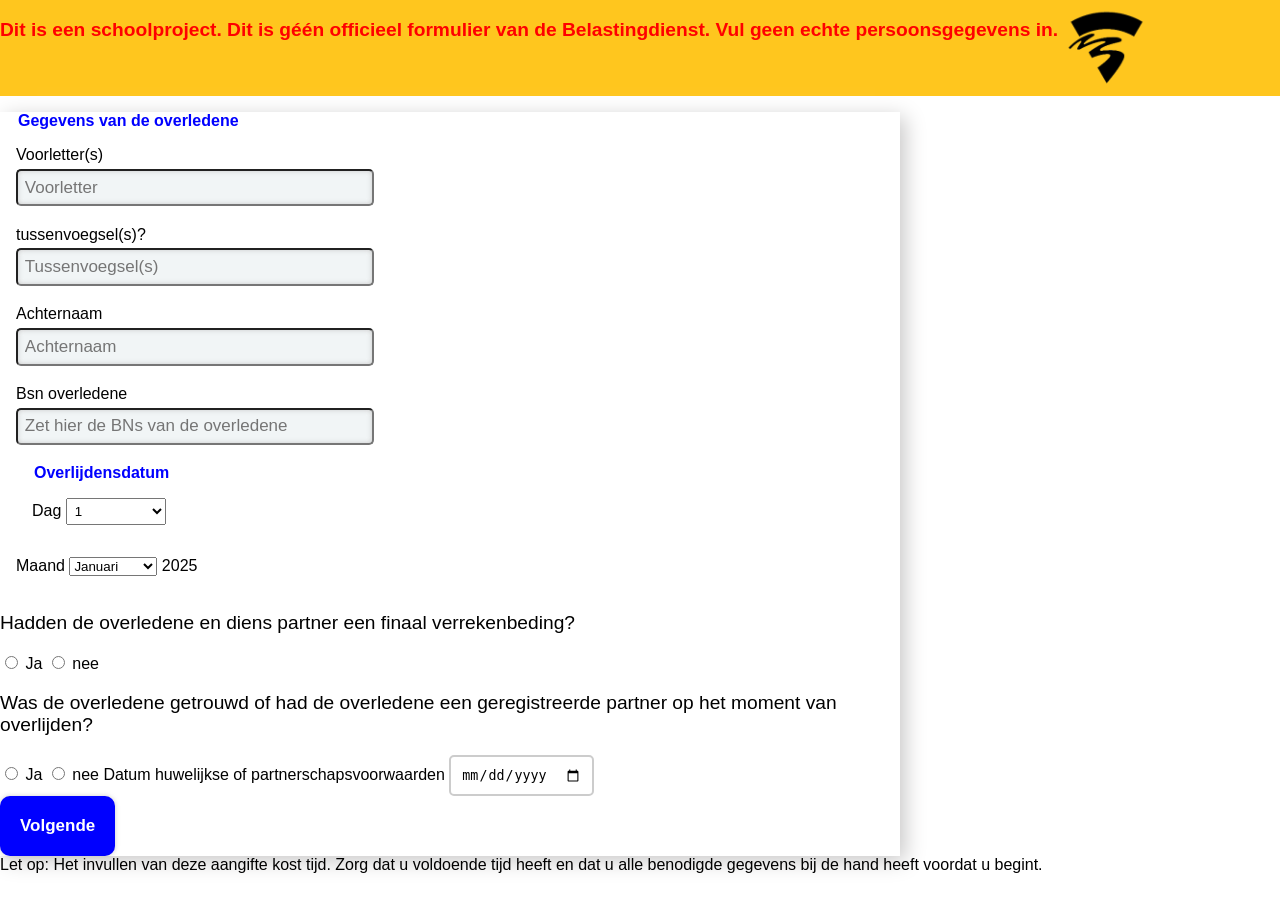
==== form.html @ ec05ec4f "new" ====
<!DOCTYPE html>
<html lang="en">

<head>
    <link href="styles/style.css" rel="stylesheet">
    <meta charset="UTF-8">
    <script src="/script/script.js" defer></script>
    <link rel="icon" href="images/hva_icon.png" />
    <meta name="viewport" content="width=device-width, initial-scale=1.0">
    <title>Erfbelasting form</title>
</head>

<body>
    <header>
        <p>Dit is een schoolproject. Dit is géén officieel formulier van de Belastingdienst. Vul geen echte
            persoonsgegevens in.</p>
        <img src="images/hva_icon.png" href="index.html" alt="HVA" />

    </header>
    <main>

        <div class="styling">
            <form>

                <fieldset id="fase_1" class="stap">
                    <legend>Gegevens van de overledene</legend>
                    <label>
                        Voorletter(s)
                        <input type="text" placeholder="Voorletter" required>
                    </label>

                    <label>
                        tussenvoegsel(s)<span class="hover">?</span>
                        <input type="text" placeholder="Tussenvoegsel(s)">
                    </label>


                    <label>
                        Achternaam
                        <input type="text" placeholder="Achternaam" required>
                    </label>

                    <label>
                        Bsn overledene
                        <input type="text" inputmode="numeric" maxlength="9"
                            placeholder="Zet hier de BNs van de overledene" id="bsn" required>
                    </label>

                    <fieldset class="datum">
                        <legend>Overlijdensdatum</legend>
                        <label for="dag">Dag
                            <select id="dag" name="dates" required>
                                <option value="1">1</option>
                                <option value="2">2</option>
                                <option value="3">3</option>
                                <option value="4">4</option>
                                <option value="5">5</option>
                                <option value="6">6</option>
                                <option value="7">7</option>
                                <option value="8">8</option>
                                <option value="9">9</option>
                                <option value="10">10</option>
                                <option value="11">11</option>
                                <option value="12">12</option>
                                <option value="13">13</option>
                                <option value="14">14</option>
                                <option value="15">15</option>
                                <option value="16">16</option>
                                <option value="17">17</option>
                                <option value="18">18</option>
                                <option value="19">19</option>
                                <option value="20">20</option>
                                <option value="21">21</option>
                                <option value="22">22</option>
                                <option value="23">23</option>
                                <option value="24">24</option>
                                <option value="25">25</option>
                                <option value="26">26</option>
                                <option value="27">27</option>
                                <option value="28">28</option>
                                <option value="29">29</option>
                                <option value="30">30</option>
                                <option value="31">31</option>
                            </select>
                        </label>
                    </fieldset>

                    <label>Maand
                        <select id="maand" required>
                            <option value="1">Januari</option>
                            <option value="2">Februari</option>
                            <option value="3">Maart</option>
                            <option value="4">April</option>
                            <option value="5">Mei</option>
                            <option value="6">Juni</option>
                            <option value="7">Juli</option>
                            <option value="8">Augustus</option>
                            <option value="9">September</option>
                            <option value="10">Oktober</option>
                            <option value="11">November</option>
                            <option value="12">December</option>
                        </select>
                    </label>
                    <span>2025</span>
                </fieldset>
                </fieldset>


                <fieldset id="fase_2" class="stap">
                    <legend class="visually-hidden">Relatiestatus overledene</legend>
                  
                    <p>Was de overledene getrouwd...?</p>
                    <label><input type="radio" name="partnerStatus" value="ja">Ja</label>
                    <label><input type="radio" name="partnerStatus" value="nee">Nee</label>
                  
                    <fieldset id="vervolgFieldset" class="hidden">
                      <p>Huwelijkse voorwaarden vastgelegd?</p>
                      <label><input type="radio" name="voorwaarden" value="ja">Ja</label>
                      <label><input type="radio" name="voorwaarden" value="nee">Nee</label>
                    </fieldset>
                  </fieldset>

                <fieldset id="vervolgFieldset" class="hidden">
                    <legend class="visually-hidden">Huwelijkse voorwaarden</legend>

                    <p>Hadden de overledene en diens echtgenoot of geregistreerde partner huwelijkse of
                        partnerschapsvoorwaarden laten vastleggen in een notariële akte?</p>

                    <label>
                        <input type="radio" name="voorwaarden" value="ja">
                        Ja
                    </label>

                    <label>
                        <input type="radio" name="voorwaarden" value="nee">
                        Nee
                    </label>
                </fieldset>

                <p>Hadden de overledene en diens partner een finaal verrekenbeding?</p>
                <label>
                    <input type="radio" name="erfenis" value="true">
                    Ja
                </label>

                <label>
                    <input type="radio" name="erfenis" value="false">
                    nee
                </label>

                <p>Was de overledene getrouwd of had de
                    overledene een geregistreerde partner op het moment van
                    overlijden?</p>
                <label>
                    <input type="radio" name="erfenis" value="true">
                    Ja
                </label>

                <label>
                    <input type="radio" name="erfenis" value="false">
                    nee
                </label>

                <label>
                    Datum huwelijkse of partnerschapsvoorwaarden
                    <input type="date">
                </label>
                <fieldset id="fase_3" class="stap">
                <legend>Had de overledene kinderen?</legend>
                <label>
                    <input type="radio" name="erfenis" value="true">
                    Ja
                </label>

                <label>
                    <input type="radio" name="erfenis" value="false">
                    nee
                </label>

                <p>Is 1 van deze kinderen eerder overleden dan de overledene voor wie u nu aangifte doet?</p>
                <label>
                    <input type="radio" name="erfenis" value="true">
                    Ja
                </label>

                <label>
                    <input type="radio" name="erfenis" value="false">
                    nee
                </label>

                <p>Had dit overleden kind zelf kinderen?</p>
                <label>
                    <input type="radio" name="erfenis" value="true">
                    Ja
                </label>

                <label>
                    <input type="radio" name="erfenis" value="false">
                    nee
                </label>

                <p>Had de overledene een testament?</p>
                <label>
                    <input type="radio" name="erfenis" value="true">
                    Ja
                </label>

                <label>
                    <input type="radio" name="erfenis" value="false">
                    nee
                </label>
            </fieldset>

                <fieldset id="fase_4" class="stap">
                    <legend>Notaris</legend>
                    <p>Protocolnummer notaris</p>
                    <label>
                        <input type="radio" name="erfenis" value="true">
                        Ja
                    </label>
                    <p>Protocolnummer notaris</p>
                    <label>
                        Voorletter(s)
                        <input type="text">
                    </label>

                    <label>
                        tussenvoegsel
                        <input type="text">
                    </label>
                    <label>
                        Achternaam
                        <input type="text">
                    </label>

                </fieldset>


                <div id="stappen_button">
                    <button type="button" id="vorige_stap">Vorige</button>
                    <button type="button" id="volgende_stap">Volgende</button>
                </div>


            </form>
        </div>


    </main>

    <footer>Let op: Het invullen van deze aangifte kost tijd. Zorg dat u voldoende tijd heeft en dat u alle benodigde
        gegevens bij de hand heeft voordat u begint.</footer>

</body>

</html>
---- styles/style.css ----
@import url('https://fonts.googleapis.com/css2?family=Open+Sans:ital,wght@0,300..800;1,300..800&display=swap');


:root {}

img {
    width: 6em;
}

header {
    background-color: #ffc61e;
    width: 100%;
    color: red;
    font-weight: 2em;
    display: flex;
    font-weight: bold
}

header img {
    justify-content: flex-end
}

body {
    justify-content: center;
    margin: 0;
    padding: 0;
    font-family: 'Lucida Sans', 'Lucida Sans Regular', 'Lucida Grande', 'Lucida Sans Unicode', Geneva, Verdana, sans-serif;
}

.styling {
    background-color: #ffffff;
    box-shadow: 5px 5px 20px rgb(200, 199, 199);
}

input[type="text"], input[type="number"]{
    display: block;
    width: 200px;
    font-size: 17px;
    background-color: #f1f5f6;
    border-radius: 5px;
    margin: 0.3rem 0 1.2rem 0;
    padding: 0.4em;
    width: 20em;
    box-shadow: inset 0 0 5px rgba(194, 193, 193, 0.8);

}

/* https://stackoverflow.com/questions/13107118/how-to-remove-the-arrows-from-inputtype-number-in-opera */

input[type=number]::-webkit-inner-spin-button, 
input[type=number]::-webkit-outer-spin-button { 
    -webkit-appearance: none;
    -moz-appearance: none;
    appearance: none;
    margin: 0; 
}

input[type="date"] { 
    border: 2px solid #ccc;
    padding: 10px;
    border-radius: 5px;
  }

  input[type="date"]:focus {
    border-color: #007bff;
    background-color: #fff;
    outline: none;
  }


legend {
    color: blue;
    font-weight: bold
}

.datum {
    display: flex;
    flex-direction: column;
    gap: 8px;
}


.datum select {
    width: 100px;
    padding: 0.3em;
}

.stap { display: none; }
.stap.is-active { display: block; }

.hidden { display: none; }


main {
    width: 100%;
    max-width: 900px;

}

p {
    font-size: 1.2em;

}

form {
    width: 100%;
}

fieldset {
    width: 100%;
    box-sizing: border-box;
    margin: 16px 0;
    padding: 16px;
    border: none;
}



button {
    background-color: blue;
    border: none;
    box-shadow: 0 0 5px rgba(194, 193, 193, 0.8);
    font-weight: bold;
    cursor: pointer;
    border-radius: 10px;
    color: white;
    font-size: 17px;
    padding: 20px;

}

button:hover {
    background-color: rgb(76, 76, 187);
}


button:active {
    transform: scale(0.95);
  }


@media (max-width: 600px) {
    body {
        padding: 16px 12px;
    }

    fieldset {
        padding: 12px;
    }
}
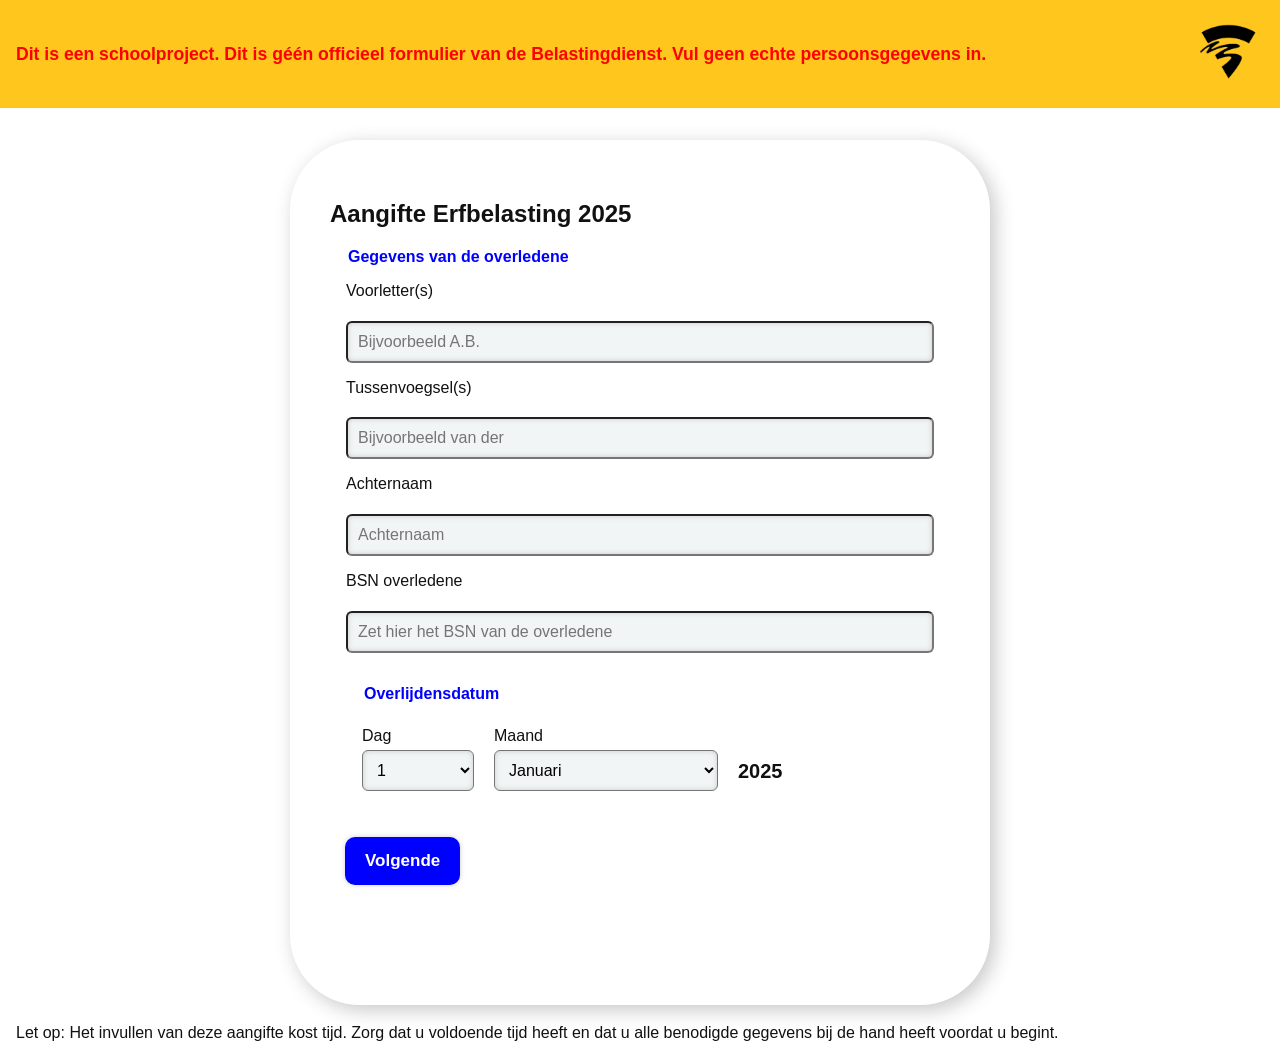
==== commit e50bb3e8: "new" ====
--- a/form.html
+++ b/form.html
@@ -1,50 +1,54 @@
 <!DOCTYPE html>
-<html lang="en">
-
+<html lang="nl">
 <head>
-    <link href="styles/style.css" rel="stylesheet">
     <meta charset="UTF-8">
-    <script src="/script/script.js" defer></script>
-    <link rel="icon" href="images/hva_icon.png" />
     <meta name="viewport" content="width=device-width, initial-scale=1.0">
-    <title>Erfbelasting form</title>
+    <title>Erfbelasting formulier</title>
+    <link rel="stylesheet" href="styles/style.css">
+    <script src="script/script.js" defer></script>
+    <link rel="icon" href="images/hva_icon.png">
 </head>
-
 <body>
+
     <header>
-        <p>Dit is een schoolproject. Dit is géén officieel formulier van de Belastingdienst. Vul geen echte
-            persoonsgegevens in.</p>
-        <img src="images/hva_icon.png" href="index.html" alt="HVA" />
-
+        <p>
+            Dit is een schoolproject. Dit is géén officieel formulier van de Belastingdienst.
+            Vul geen echte persoonsgegevens in.
+        </p>
+
+        <a href="index.html">
+            <img src="images/hva_icon.png" alt="Logo van de HvA">
+        </a>
     </header>
+
     <main>
-
-        <div class="styling">
+        <section class="styling">
+            <h1>Aangifte Erfbelasting 2025</h1>
+
             <form>
-
-                <fieldset id="fase_1" class="stap">
+                <!-- STAP 1 -->
+                <fieldset id="fase_1" class="stap is-active">
                     <legend>Gegevens van de overledene</legend>
-                    <label>
-                        Voorletter(s)
-                        <input type="text" placeholder="Voorletter" required>
-                    </label>
-
-                    <label>
-                        tussenvoegsel(s)<span class="hover">?</span>
-                        <input type="text" placeholder="Tussenvoegsel(s)">
-                    </label>
-
-
-                    <label>
-                        Achternaam
-                        <input type="text" placeholder="Achternaam" required>
-                    </label>
-
-                    <label>
-                        Bsn overledene
-                        <input type="text" inputmode="numeric" maxlength="9"
-                            placeholder="Zet hier de BNs van de overledene" id="bsn" required>
-                    </label>
+
+                    <label for="voorletters">Voorletter(s)</label>
+                    <input type="text" id="voorletters" name="voorletters" placeholder="Bijvoorbeeld A.B." required>
+
+                    <label for="tussenvoegsel">Tussenvoegsel(s)</label>
+                    <input type="text" id="tussenvoegsel" name="tussenvoegsel" placeholder="Bijvoorbeeld van der">
+
+                    <label for="achternaam">Achternaam</label>
+                    <input type="text" id="achternaam" name="achternaam" placeholder="Achternaam" required>
+
+                    <label for="bsn">BSN overledene</label>
+                    <input
+                        type="text"
+                        id="bsn"
+                        name="bsn"
+                        inputmode="numeric"
+                        maxlength="9"
+                        placeholder="Zet hier het BSN van de overledene"
+                        required
+                    >
 
                     <fieldset class="datum">
                         <legend>Overlijdensdatum</legend>
@@ -83,7 +87,7 @@
                                 <option value="31">31</option>
                             </select>
                         </label>
-                    </fieldset>
+                  
 
                     <label>Maand
                         <select id="maand" required>
@@ -106,151 +110,139 @@
                 </fieldset>
 
 
-                <fieldset id="fase_2" class="stap">
-                    <legend class="visually-hidden">Relatiestatus overledene</legend>
-                  
-                    <p>Was de overledene getrouwd...?</p>
-                    <label><input type="radio" name="partnerStatus" value="ja">Ja</label>
-                    <label><input type="radio" name="partnerStatus" value="nee">Nee</label>
-                  
-                    <fieldset id="vervolgFieldset" class="hidden">
-                      <p>Huwelijkse voorwaarden vastgelegd?</p>
-                      <label><input type="radio" name="voorwaarden" value="ja">Ja</label>
-                      <label><input type="radio" name="voorwaarden" value="nee">Nee</label>
-                    </fieldset>
-                  </fieldset>
-
-                <fieldset id="vervolgFieldset" class="hidden">
-                    <legend class="visually-hidden">Huwelijkse voorwaarden</legend>
-
-                    <p>Hadden de overledene en diens echtgenoot of geregistreerde partner huwelijkse of
-                        partnerschapsvoorwaarden laten vastleggen in een notariële akte?</p>
-
-                    <label>
-                        <input type="radio" name="voorwaarden" value="ja">
+                 <!-- STAP 2 -->
+                 <fieldset id="fase_2" class="stap">
+                    <legend>Relatiestatus van de overledene</legend>
+
+                    <p>Was de overledene getrouwd of had de overledene een geregistreerde partner?</p>
+                    <label>
+                        <input type="radio" name="partnerStatus" value="ja">
                         Ja
                     </label>
-
-                    <label>
-                        <input type="radio" name="voorwaarden" value="nee">
+                    <label>
+                        <input type="radio" name="partnerStatus" value="nee">
                         Nee
                     </label>
-                </fieldset>
-
-                <p>Hadden de overledene en diens partner een finaal verrekenbeding?</p>
+
+                    <div id="voorwaarden-blok" class="hidden">
+                        <p>Waren huwelijkse of partnerschapsvoorwaarden vastgelegd in een notariële akte?</p>
+                        <label>
+                            <input type="radio" name="voorwaarden" value="ja">
+                            Ja
+                        </label>
+                        <label>
+                            <input type="radio" name="voorwaarden" value="nee">
+                            Nee
+                        </label>
+
+                        <div id="verrekenbeding-blok" class="hidden">
+                            <p>Hadden de overledene en diens partner een finaal verrekenbeding?</p>
+                            <label>
+                                <input type="radio" name="finaalVerrekenbeding" value="ja">
+                                Ja
+                            </label>
+                            <label>
+                                <input type="radio" name="finaalVerrekenbeding" value="nee">
+                                Nee
+                            </label>
+
+                            <label for="datum-voorwaarden">Datum huwelijkse of partnerschapsvoorwaarden</label>
+                            <input type="date" id="datum-voorwaarden" name="datumVoorwaarden">
+                        </div>
+                    </div>
+                </fieldset>
+
+                
+                <!-- STAP 3 -->
+                <fieldset id="fase_3" class="stap">
+                    <legend>Kinderen en testament</legend>
+
+                    <p>Had de overledene kinderen?</p>
+                    <label>
+                        <input type="radio" name="heeftKinderen" value="ja">
+                        Ja
+                    </label>
+                    <label>
+                        <input type="radio" name="heeftKinderen" value="nee">
+                        Nee
+                    </label>
+
+                    <div id="kinderen-blok" class="hidden">
+                        <p>Is 1 van deze kinderen eerder overleden dan de overledene voor wie u nu aangifte doet?</p>
+                        <label>
+                            <input type="radio" name="eerderOverledenKind" value="ja">
+                            Ja
+                        </label>
+                        <label>
+                            <input type="radio" name="eerderOverledenKind" value="nee">
+                            Nee
+                        </label>
+
+                        <div id="kleinkinderen-blok" class="hidden">
+                            <p>Had dit overleden kind zelf kinderen?</p>
+                            <label>
+                                <input type="radio" name="overledenKindHadKinderen" value="ja">
+                                Ja
+                            </label>
+                            <label>
+                                <input type="radio" name="overledenKindHadKinderen" value="nee">
+                                Nee
+                            </label>
+                        </div>
+                    </div>
+
+                    <p>Had de overledene een testament?</p>
+                    <label>
+                        <input type="radio" name="heeftTestament" value="ja">
+                        Ja
+                    </label>
+                    <label>
+                        <input type="radio" name="heeftTestament" value="nee">
+                        Nee
+                    </label>
+                </fieldset>
+
+            <!-- STAP 4 -->
+            <fieldset id="fase_4" class="stap">
+                <legend>Gegevens van de notaris</legend>
+
+                <p>Is er een notaris betrokken?</p>
                 <label>
-                    <input type="radio" name="erfenis" value="true">
+                    <input type="radio" name="heeftNotaris" value="ja">
                     Ja
                 </label>
-
                 <label>
-                    <input type="radio" name="erfenis" value="false">
-                    nee
+                    <input type="radio" name="heeftNotaris" value="nee">
+                    Nee
                 </label>
 
-                <p>Was de overledene getrouwd of had de
-                    overledene een geregistreerde partner op het moment van
-                    overlijden?</p>
-                <label>
-                    <input type="radio" name="erfenis" value="true">
-                    Ja
-                </label>
-
-                <label>
-                    <input type="radio" name="erfenis" value="false">
-                    nee
-                </label>
-
-                <label>
-                    Datum huwelijkse of partnerschapsvoorwaarden
-                    <input type="date">
-                </label>
-                <fieldset id="fase_3" class="stap">
-                <legend>Had de overledene kinderen?</legend>
-                <label>
-                    <input type="radio" name="erfenis" value="true">
-                    Ja
-                </label>
-
-                <label>
-                    <input type="radio" name="erfenis" value="false">
-                    nee
-                </label>
-
-                <p>Is 1 van deze kinderen eerder overleden dan de overledene voor wie u nu aangifte doet?</p>
-                <label>
-                    <input type="radio" name="erfenis" value="true">
-                    Ja
-                </label>
-
-                <label>
-                    <input type="radio" name="erfenis" value="false">
-                    nee
-                </label>
-
-                <p>Had dit overleden kind zelf kinderen?</p>
-                <label>
-                    <input type="radio" name="erfenis" value="true">
-                    Ja
-                </label>
-
-                <label>
-                    <input type="radio" name="erfenis" value="false">
-                    nee
-                </label>
-
-                <p>Had de overledene een testament?</p>
-                <label>
-                    <input type="radio" name="erfenis" value="true">
-                    Ja
-                </label>
-
-                <label>
-                    <input type="radio" name="erfenis" value="false">
-                    nee
-                </label>
+                <div id="notaris-blok" class="hidden">
+                    <label for="protocolnummer">Protocolnummer notaris</label>
+                    <input type="text" id="protocolnummer" name="protocolnummer">
+
+                    <label for="notaris-voorletters">Voorletter(s)</label>
+                    <input type="text" id="notaris-voorletters" name="notarisVoorletters">
+
+                    <label for="notaris-tussenvoegsel">Tussenvoegsel</label>
+                    <input type="text" id="notaris-tussenvoegsel" name="notarisTussenvoegsel">
+
+                    <label for="notaris-achternaam">Achternaam</label>
+                    <input type="text" id="notaris-achternaam" name="notarisAchternaam">
+                </div>
             </fieldset>
 
-                <fieldset id="fase_4" class="stap">
-                    <legend>Notaris</legend>
-                    <p>Protocolnummer notaris</p>
-                    <label>
-                        <input type="radio" name="erfenis" value="true">
-                        Ja
-                    </label>
-                    <p>Protocolnummer notaris</p>
-                    <label>
-                        Voorletter(s)
-                        <input type="text">
-                    </label>
-
-                    <label>
-                        tussenvoegsel
-                        <input type="text">
-                    </label>
-                    <label>
-                        Achternaam
-                        <input type="text">
-                    </label>
-
-                </fieldset>
-
-
-                <div id="stappen_button">
-                    <button type="button" id="vorige_stap">Vorige</button>
-                    <button type="button" id="volgende_stap">Volgende</button>
-                </div>
-
-
-            </form>
-        </div>
-
-
-    </main>
-
-    <footer>Let op: Het invullen van deze aangifte kost tijd. Zorg dat u voldoende tijd heeft en dat u alle benodigde
-        gegevens bij de hand heeft voordat u begint.</footer>
+            <!-- KNOPPEN -->
+            <div id="stappen_button">
+                <button type="button" id="vorige_stap">Vorige</button>
+                <button type="button" id="volgende_stap">Volgende</button>
+            </div>
+        </form>
+    </section>
+</main>
+
+<footer>
+    Let op: Het invullen van deze aangifte kost tijd. Zorg dat u voldoende tijd heeft en dat u alle benodigde gegevens bij de hand heeft voordat u begint.
+</footer>
 
 </body>
-
 </html>
--- a/styles/style.css
+++ b/styles/style.css
@@ -1,119 +1,177 @@
 @import url('https://fonts.googleapis.com/css2?family=Open+Sans:ital,wght@0,300..800;1,300..800&display=swap');
 
-
-:root {}
-
-img {
-    width: 6em;
-}
-
-header {
-    background-color: #ffc61e;
-    width: 100%;
-    color: red;
-    font-weight: 2em;
-    display: flex;
-    font-weight: bold
-}
-
-header img {
-    justify-content: flex-end
+:root {
+    --ns-geel: #ffc61e;
+    --ns-blauw: #003082;
+    --lichtgrijs: #f1f5f6;
+}
+
+* {
+    box-sizing: border-box;
 }
 
 body {
-    justify-content: center;
     margin: 0;
     padding: 0;
-    font-family: 'Lucida Sans', 'Lucida Sans Regular', 'Lucida Grande', 'Lucida Sans Unicode', Geneva, Verdana, sans-serif;
+    font-family: 'Open Sans', 'Lucida Sans', Geneva, Verdana, sans-serif;
+    background-color: #fff;
+    color: #111;
+}
+
+img {
+    max-width: 100%;
+    height: auto;
+}
+
+header {
+    background-color: var(--ns-geel);
+    width: 100%;
+    color: red;
+    font-weight: bold;
+    display: flex;
+    align-items: center;
+    justify-content: space-between;
+    gap: 1rem;
+    padding: 1rem;
+}
+
+header img {
+    width: 4.5em;
+    flex-shrink: 0;
+}
+
+main {
+    width: 100%;
+    max-width: 700px;
+    margin: auto;
+    padding: 2em 0 0 0;
 }
 
 .styling {
     background-color: #ffffff;
     box-shadow: 5px 5px 20px rgb(200, 199, 199);
-}
-
-input[type="text"], input[type="number"]{
+    border-radius: 70px;
+    padding: 40px; 
+}
+
+form {
+    width: 100%;
+}
+
+fieldset {
+    width: 100%;
+    margin: 16px 0;
+    padding: 16px;
+    border: none;
+}
+
+legend {
+    color: blue;
+    font-weight: bold;
+}
+
+label {
     display: block;
-    width: 200px;
-    font-size: 17px;
+    margin-bottom: 1rem;
+}
+
+input[type="text"],
+input[type="number"],
+input[type="date"],
+select {
+    width: 100%;
+    max-width: 100%;
+    font-size: 16px;
+
+    padding: 10px;
+
+    border-radius: 6px;
+
+    margin: 0.3rem 0 1rem 0;
+
     background-color: #f1f5f6;
-    border-radius: 5px;
-    margin: 0.3rem 0 1.2rem 0;
-    padding: 0.4em;
-    width: 20em;
-    box-shadow: inset 0 0 5px rgba(194, 193, 193, 0.8);
-
-}
-
-/* https://stackoverflow.com/questions/13107118/how-to-remove-the-arrows-from-inputtype-number-in-opera */
-
-input[type=number]::-webkit-inner-spin-button, 
-input[type=number]::-webkit-outer-spin-button { 
+
+    box-shadow: inset 0 0 5px rgba(194,193,193,0.8);
+}
+
+/* pijltjes number input weghalen */
+input[type=number]::-webkit-inner-spin-button,
+input[type=number]::-webkit-outer-spin-button {
     -webkit-appearance: none;
     -moz-appearance: none;
     appearance: none;
-    margin: 0; 
-}
-
-input[type="date"] { 
-    border: 2px solid #ccc;
-    padding: 10px;
-    border-radius: 5px;
-  }
-
-  input[type="date"]:focus {
+    margin: 0;
+}
+
+input[type="date"]:focus,
+input[type="text"]:focus,
+input[type="number"]:focus,
+select:focus {
     border-color: #007bff;
     background-color: #fff;
     outline: none;
-  }
-
-
-legend {
+}
+.datum {
+    display: grid;
+    grid-template-columns: 7rem 14rem auto;
+    column-gap: 20px;
+    row-gap: 12px;
+    align-items: end;
+    justify-items: start;
+}
+
+.datum legend {
+    grid-column: 1 / -1;
+    margin-bottom: 0.5rem;
     color: blue;
-    font-weight: bold
-}
-
-.datum {
+    font-weight: bold;
+}
+
+.datum label {
     display: flex;
     flex-direction: column;
-    gap: 8px;
-}
-
-
-.datum select {
-    width: 100px;
-    padding: 0.3em;
-}
-
-.stap { display: none; }
-.stap.is-active { display: block; }
-
-.hidden { display: none; }
-
-
-main {
-    width: 100%;
-    max-width: 900px;
-
+    width: 100%;
+}
+
+.datum span {
+    font-size: 20px;
+    font-weight: bold;
+    justify-self: start;
+    align-self: end;
+    margin-bottom: 2.5rem;
+}
+
+.datum select,
+.datum input {
+    width: 100%;
+}
+.stap {
+    display: none;
+}
+
+.stap.is-active {
+    display: block;
+}
+
+.hidden {
+    display: none;
 }
 
 p {
-    font-size: 1.2em;
-
-}
-
-form {
-    width: 100%;
-}
-
-fieldset {
-    width: 100%;
-    box-sizing: border-box;
-    margin: 16px 0;
-    padding: 16px;
-    border: none;
-}
-
+    font-size: 1.1em;
+    line-height: 1.5;
+}
+
+
+
+#stappen_button{
+    display: flex;
+    justify-content: space-between;
+    position: sticky;
+    bottom: 0;
+    background: white;
+    padding: 15px;
+}
 
 
 button {
@@ -125,26 +183,64 @@
     border-radius: 10px;
     color: white;
     font-size: 17px;
-    padding: 20px;
-
+    padding: 14px 20px;
 }
 
 button:hover {
     background-color: rgb(76, 76, 187);
 }
 
-
 button:active {
     transform: scale(0.95);
-  }
-
-
+}
+
+.hidden {
+    display: none;
+}
+
+footer {
+    padding: 1rem;
+    font-size: 1rem;
+    line-height: 1.5;
+}
+
+
+
+/* Mobiel */
 @media (max-width: 600px) {
-    body {
-        padding: 16px 12px;
+    header {
+        flex-direction: column;
+        align-items: flex-start;
+        text-align: left;
+    }
+
+    header img {
+        width: 3.5em;
+    }
+
+    main {
+        padding: 0.75rem;
+    }
+
+    .styling {
+        padding: 0.75rem;
+        box-shadow: none;
     }
 
     fieldset {
         padding: 12px;
+        margin: 12px 0;
+    }
+
+    p {
+        font-size: 1rem;
+    }
+
+    button {
+        width: 100%;
+    }
+
+    #stappen_button {
+        flex-direction: column;
     }
 }
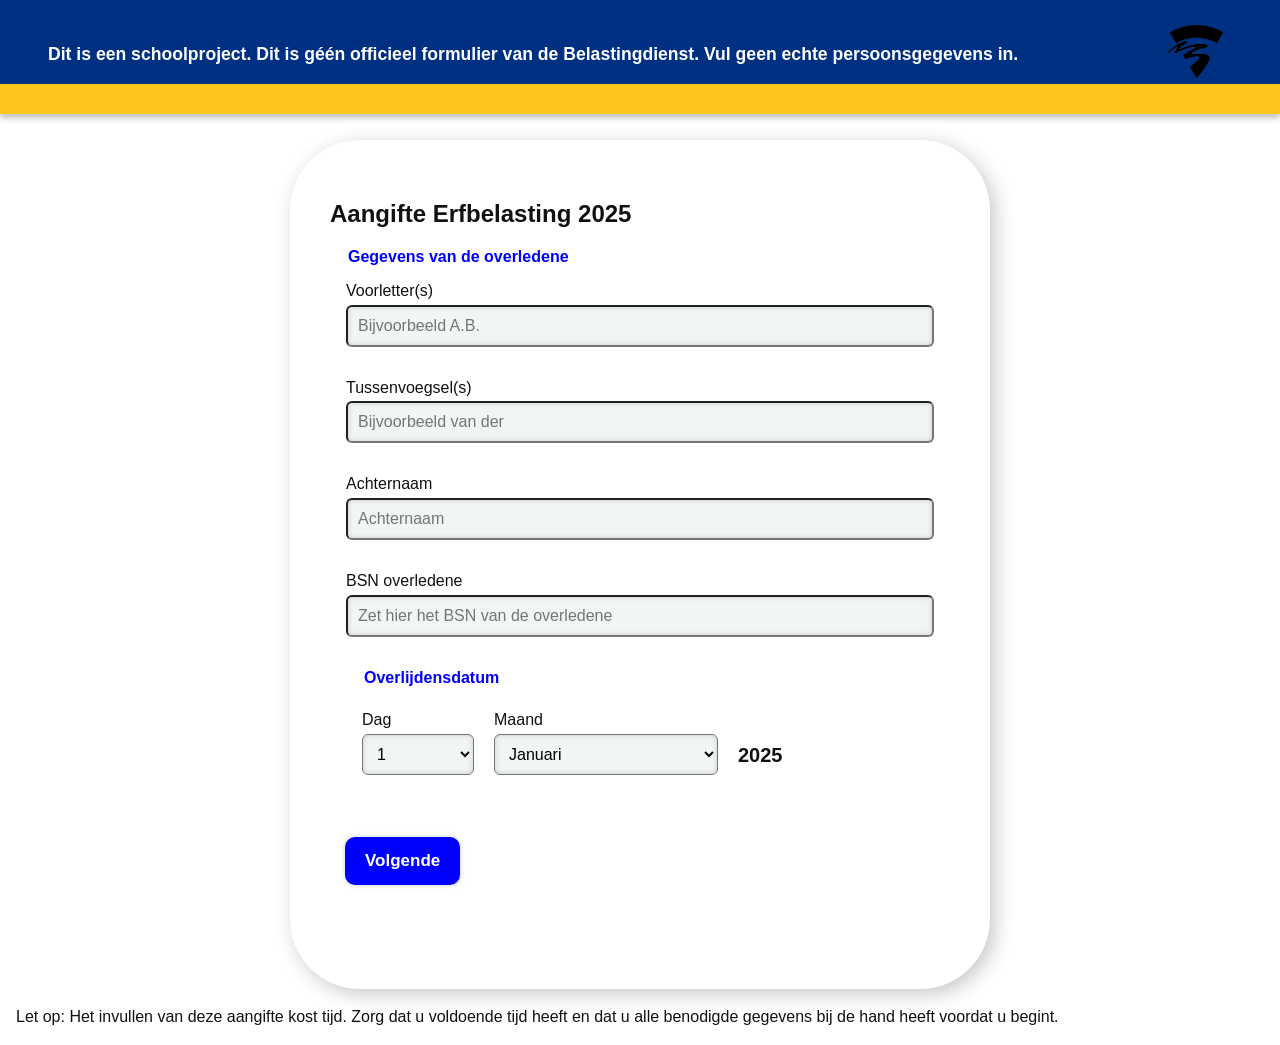
==== commit f557b004: "new" ====
--- a/form.html
+++ b/form.html
@@ -30,16 +30,21 @@
                 <fieldset id="fase_1" class="stap is-active">
                     <legend>Gegevens van de overledene</legend>
 
-                    <label for="voorletters">Voorletter(s)</label>
+                    <label for="voorletters">Voorletter(s)
                     <input type="text" id="voorletters" name="voorletters" placeholder="Bijvoorbeeld A.B." required>
-
-                    <label for="tussenvoegsel">Tussenvoegsel(s)</label>
+                    <span class="error-text">Dit veld is verplicht</span>
+                </label>
+
+                    <label for="tussenvoegsel">Tussenvoegsel(s)
                     <input type="text" id="tussenvoegsel" name="tussenvoegsel" placeholder="Bijvoorbeeld van der">
-
-                    <label for="achternaam">Achternaam</label>
+                    </label>
+
+                    <label for="achternaam">Achternaam
                     <input type="text" id="achternaam" name="achternaam" placeholder="Achternaam" required>
-
-                    <label for="bsn">BSN overledene</label>
+                    <span class="error-text">Dit veld is verplicht</span>
+                    </label>
+
+                    <label for="bsn">BSN overledene
                     <input
                         type="text"
                         id="bsn"
@@ -49,7 +54,8 @@
                         placeholder="Zet hier het BSN van de overledene"
                         required
                     >
-
+                    <span class="error-text">Dit veld is verplicht</span>
+                </label>
                     <fieldset class="datum">
                         <legend>Overlijdensdatum</legend>
                         <label for="dag">Dag
@@ -135,7 +141,7 @@
                             Nee
                         </label>
 
-                        <div id="verrekenbeding-blok" class="hidden">
+                     
                             <p>Hadden de overledene en diens partner een finaal verrekenbeding?</p>
                             <label>
                                 <input type="radio" name="finaalVerrekenbeding" value="ja">
@@ -148,88 +154,92 @@
 
                             <label for="datum-voorwaarden">Datum huwelijkse of partnerschapsvoorwaarden</label>
                             <input type="date" id="datum-voorwaarden" name="datumVoorwaarden">
-                        </div>
                     </div>
                 </fieldset>
 
                 
-                <!-- STAP 3 -->
-                <fieldset id="fase_3" class="stap">
-                    <legend>Kinderen en testament</legend>
-
-                    <p>Had de overledene kinderen?</p>
-                    <label>
-                        <input type="radio" name="heeftKinderen" value="ja">
-                        Ja
-                    </label>
-                    <label>
-                        <input type="radio" name="heeftKinderen" value="nee">
-                        Nee
-                    </label>
-
-                    <div id="kinderen-blok" class="hidden">
-                        <p>Is 1 van deze kinderen eerder overleden dan de overledene voor wie u nu aangifte doet?</p>
-                        <label>
-                            <input type="radio" name="eerderOverledenKind" value="ja">
-                            Ja
-                        </label>
-                        <label>
-                            <input type="radio" name="eerderOverledenKind" value="nee">
-                            Nee
-                        </label>
-
-                        <div id="kleinkinderen-blok" class="hidden">
-                            <p>Had dit overleden kind zelf kinderen?</p>
-                            <label>
-                                <input type="radio" name="overledenKindHadKinderen" value="ja">
-                                Ja
-                            </label>
-                            <label>
-                                <input type="radio" name="overledenKindHadKinderen" value="nee">
-                                Nee
-                            </label>
-                        </div>
-                    </div>
-
-                    <p>Had de overledene een testament?</p>
-                    <label>
-                        <input type="radio" name="heeftTestament" value="ja">
-                        Ja
-                    </label>
-                    <label>
-                        <input type="radio" name="heeftTestament" value="nee">
-                        Nee
-                    </label>
-                </fieldset>
-
-            <!-- STAP 4 -->
-            <fieldset id="fase_4" class="stap">
-                <legend>Gegevens van de notaris</legend>
-
-                <p>Is er een notaris betrokken?</p>
-                <label>
-                    <input type="radio" name="heeftNotaris" value="ja">
-                    Ja
-                </label>
-                <label>
-                    <input type="radio" name="heeftNotaris" value="nee">
-                    Nee
-                </label>
-
-                <div id="notaris-blok" class="hidden">
-                    <label for="protocolnummer">Protocolnummer notaris</label>
-                    <input type="text" id="protocolnummer" name="protocolnummer">
-
-                    <label for="notaris-voorletters">Voorletter(s)</label>
-                    <input type="text" id="notaris-voorletters" name="notarisVoorletters">
-
-                    <label for="notaris-tussenvoegsel">Tussenvoegsel</label>
-                    <input type="text" id="notaris-tussenvoegsel" name="notarisTussenvoegsel">
-
-                    <label for="notaris-achternaam">Achternaam</label>
-                    <input type="text" id="notaris-achternaam" name="notarisAchternaam">
-                </div>
-            </fieldset>
+               <!-- STAP 3 -->
+<fieldset id="fase_3" class="stap">
+    <legend>Kinderen en testament</legend>
+
+    <p>Had de overledene kinderen?</p>
+    <label>
+        <input type="radio" name="heeftKinderen" value="ja">
+        Ja
+    </label>
+    <label>
+        <input type="radio" name="heeftKinderen" value="nee">
+        Nee
+    </label>
+
+    <div id="kinderen-blok" class="hidden">
+        <p>Is 1 van deze kinderen eerder overleden dan de overledene voor wie u nu aangifte doet?</p>
+        <label>
+            <input type="radio" name="eerderOverledenKind" value="ja">
+            Ja
+        </label>
+        <label>
+            <input type="radio" name="eerderOverledenKind" value="nee">
+            Nee
+        </label>
+
+        <div id="kleinkinderen-blok" class="hidden">
+            <p>Had dit overleden kind zelf kinderen?</p>
+            <label>
+                <input type="radio" name="overledenKindHadKinderen" value="ja">
+                Ja
+            </label>
+            <label>
+                <input type="radio" name="overledenKindHadKinderen" value="nee">
+                Nee
+            </label>
+        </div>
+    </div>
+
+    <p>Had de overledene een testament?</p>
+    <label>
+        <input type="radio" name="heeftTestament" value="ja">
+        Ja
+    </label>
+    <label>
+        <input type="radio" name="heeftTestament" value="nee">
+        Nee
+    </label>
+
+    <div id="testament-blok" class="hidden">
+        <label for="datum-testament">Datum testament</label>
+        <input type="date" id="datum-testament" name="datumTestament">
+    </div>
+</fieldset>
+
+<!-- STAP 4 -->
+<fieldset id="fase_4" class="stap">
+    <legend>Gegevens van de notaris</legend>
+
+    <p>Is er een notaris betrokken?</p>
+    <label>
+        <input type="radio" name="heeftNotaris" value="ja">
+        Ja
+    </label>
+    <label>
+        <input type="radio" name="heeftNotaris" value="nee">
+        Nee
+    </label>
+
+    <div id="notaris-blok" class="hidden">
+        <label for="protocolnummer">Protocolnummer notaris</label>
+        <input type="text" id="protocolnummer" name="protocolnummer">
+
+        <label for="notaris-voorletters">Voorletter(s)</label>
+        <input type="text" id="notaris-voorletters" name="notarisVoorletters">
+
+        <label for="notaris-tussenvoegsel">Tussenvoegsel</label>
+        <input type="text" id="notaris-tussenvoegsel" name="notarisTussenvoegsel">
+
+        <label for="notaris-achternaam">Achternaam</label>
+        <input type="text" id="notaris-achternaam" name="notarisAchternaam">
+    </div>
+</fieldset>
 
             <!-- KNOPPEN -->
             <div id="stappen_button">
--- a/styles/style.css
+++ b/styles/style.css
@@ -24,15 +24,40 @@
 }
 
 header {
-    background-color: var(--ns-geel);
-    width: 100%;
-    color: red;
-    font-weight: bold;
+    background-color: #003082;
+   
+    width: 100%;
+    color: white;
+    
+
+    font-weight: bold;
+
     display: flex;
     align-items: center;
     justify-content: space-between;
+
     gap: 1rem;
-    padding: 1rem;
+
+    padding: 1rem 3rem;
+    
+
+    position: relative;
+}
+
+header::after {
+    content: "";
+    position: absolute;
+    left: 0;
+    bottom: -6px;
+
+    width: 100%;
+    height: 30px;
+
+    background-color: #ffc61e;
+
+    box-shadow: 0 4px 6px rgba(0, 0, 0, 0.25);
+
+    
 }
 
 header img {
@@ -111,6 +136,22 @@
     background-color: #fff;
     outline: none;
 }
+
+input.input-error,
+select.input-error {
+    border: 2px solid #d93025;
+    background-color: rgba(217, 48, 37, 0.15);
+}
+
+.error-text{
+    display: none;
+    color: #d93025;
+    font-size: 0.9rem;
+    font-weight: bold;
+    margin-top: -8px;
+}
+
+
 .datum {
     display: grid;
     grid-template-columns: 7rem 14rem auto;
@@ -153,10 +194,23 @@
     display: block;
 }
 
+.hidden,
+.show {
+    overflow: hidden;
+    transition: max-height 0.45s ease, opacity 0.35s ease, transform 0.35s ease;
+}
+
 .hidden {
-    display: none;
-}
-
+    max-height: 0;
+    opacity: 0;
+    transform: translateY(-8px);
+}
+
+.show {
+    max-height: 500px;
+    opacity: 1;
+    transform: translateY(0);
+}
 p {
     font-size: 1.1em;
     line-height: 1.5;
@@ -186,6 +240,15 @@
     padding: 14px 20px;
 }
 
+input[type="radio"]{
+    transform: scale(1.6);
+    background: var(--ns-geel);
+    accent-color: var(--ns-blauw);
+    cursor: pointer;
+}
+
+
+
 button:hover {
     background-color: rgb(76, 76, 187);
 }
@@ -194,9 +257,6 @@
     transform: scale(0.95);
 }
 
-.hidden {
-    display: none;
-}
 
 footer {
     padding: 1rem;
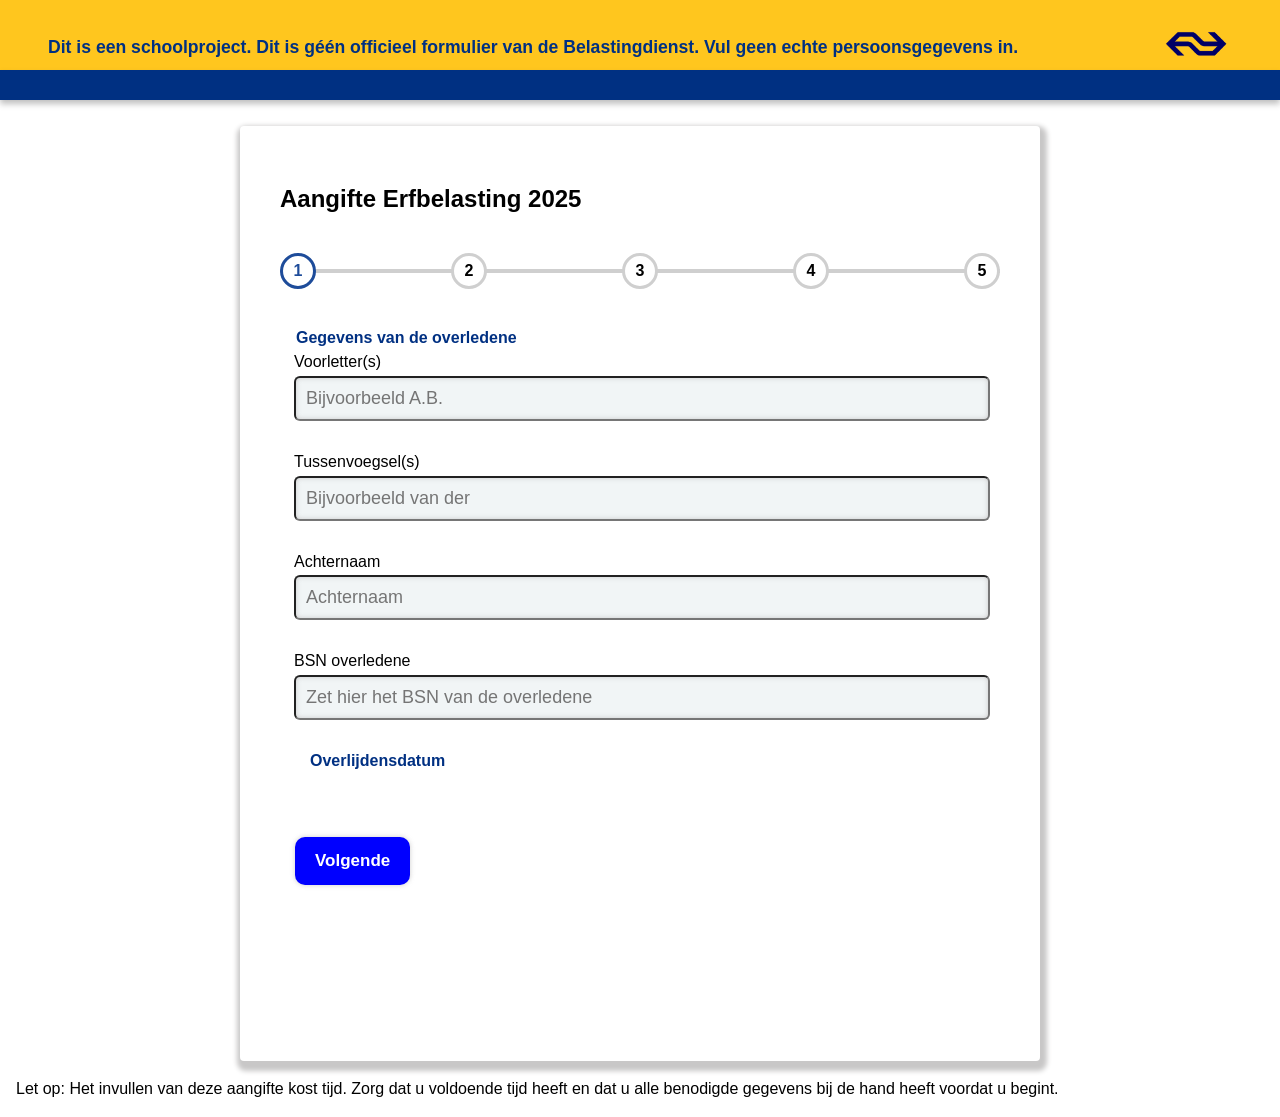
==== commit d13dc33b: "new" ====
--- a/form.html
+++ b/form.html
@@ -1,5 +1,6 @@
 <!DOCTYPE html>
 <html lang="nl">
+
 <head>
     <meta charset="UTF-8">
     <meta name="viewport" content="width=device-width, initial-scale=1.0">
@@ -8,6 +9,7 @@
     <script src="script/script.js" defer></script>
     <link rel="icon" href="images/hva_icon.png">
 </head>
+
 <body>
 
     <header>
@@ -17,13 +19,27 @@
         </p>
 
         <a href="index.html">
-            <img src="images/hva_icon.png" alt="Logo van de HvA">
+            <img src="images/NS-logo.png" alt="Logo van de NS">
         </a>
     </header>
 
     <main>
         <section class="styling">
             <h1>Aangifte Erfbelasting 2025</h1>
+
+            <nav class="progress-container">
+                <ol>
+
+                    <li class="step active">1</li>
+                    <li class="step">2</li>
+                    <li class="step">3</li>
+                    <li class="step">4</li>
+                    <li class="step">5</li>
+
+                </ol>
+
+                <div class="progress-bar" id="progress"></div>
+            </nav>
 
             <form>
                 <!-- STAP 1 -->
@@ -31,31 +47,24 @@
                     <legend>Gegevens van de overledene</legend>
 
                     <label for="voorletters">Voorletter(s)
-                    <input type="text" id="voorletters" name="voorletters" placeholder="Bijvoorbeeld A.B." required>
-                    <span class="error-text">Dit veld is verplicht</span>
-                </label>
+                        <input type="text" id="voorletters" name="voorletters" placeholder="Bijvoorbeeld A.B." required>
+                        <span class="error-text">Dit veld is verplicht</span>
+                    </label>
 
                     <label for="tussenvoegsel">Tussenvoegsel(s)
-                    <input type="text" id="tussenvoegsel" name="tussenvoegsel" placeholder="Bijvoorbeeld van der">
+                        <input type="text" id="tussenvoegsel" name="tussenvoegsel" placeholder="Bijvoorbeeld van der">
                     </label>
 
                     <label for="achternaam">Achternaam
-                    <input type="text" id="achternaam" name="achternaam" placeholder="Achternaam" required>
-                    <span class="error-text">Dit veld is verplicht</span>
+                        <input type="text" id="achternaam" name="achternaam" placeholder="Achternaam" required>
+                        <span class="error-text">Dit veld is verplicht</span>
                     </label>
 
                     <label for="bsn">BSN overledene
-                    <input
-                        type="text"
-                        id="bsn"
-                        name="bsn"
-                        inputmode="numeric"
-                        maxlength="9"
-                        placeholder="Zet hier het BSN van de overledene"
-                        required
-                    >
-                    <span class="error-text">Dit veld is verplicht</span>
-                </label>
+                        <input type="text" id="bsn" name="bsn" inputmode="numeric" maxlength="9"
+                            placeholder="Zet hier het BSN van de overledene" required>
+                        <span class="error-text">Dit veld is verplicht</span>
+                    </label>
                     <fieldset class="datum">
                         <legend>Overlijdensdatum</legend>
                         <label for="dag">Dag
@@ -93,42 +102,50 @@
                                 <option value="31">31</option>
                             </select>
                         </label>
-                  
-
-                    <label>Maand
-                        <select id="maand" required>
-                            <option value="1">Januari</option>
-                            <option value="2">Februari</option>
-                            <option value="3">Maart</option>
-                            <option value="4">April</option>
-                            <option value="5">Mei</option>
-                            <option value="6">Juni</option>
-                            <option value="7">Juli</option>
-                            <option value="8">Augustus</option>
-                            <option value="9">September</option>
-                            <option value="10">Oktober</option>
-                            <option value="11">November</option>
-                            <option value="12">December</option>
-                        </select>
-                    </label>
-                    <span>2025</span>
-                </fieldset>
-                </fieldset>
-
-
-                 <!-- STAP 2 -->
-                 <fieldset id="fase_2" class="stap">
+
+
+                        <label>Maand
+                            <select id="maand" required>
+                                <option value="" selected disabled>Kies maand</option>
+                                <option value="1">Januari</option>
+                                <option value="2">Februari</option>
+                                <option value="3">Maart</option>
+                                <option value="4">April</option>
+                                <option value="5">Mei</option>
+                                <option value="6">Juni</option>
+                                <option value="7">Juli</option>
+                                <option value="8">Augustus</option>
+                                <option value="9">September</option>
+                                <option value="10">Oktober</option>
+                                <option value="11">November</option>
+                                <option value="12">December</option>
+                            </select>
+                        </label>
+                        <span>2025</span>
+                    </fieldset>
+                </fieldset>
+
+
+                <!-- STAP 2 -->
+                <fieldset id="fase_2" class="stap">
                     <legend>Relatiestatus van de overledene</legend>
-
+                
                     <p>Was de overledene getrouwd of had de overledene een geregistreerde partner?</p>
-                    <label>
-                        <input type="radio" name="partnerStatus" value="ja">
-                        Ja
-                    </label>
-                    <label>
-                        <input type="radio" name="partnerStatus" value="nee">
-                        Nee
-                    </label>
+                
+                    <div class="radio-group" id="partner-group">
+                        <label>
+                            <input type="radio" name="partnerStatus" value="ja" required>
+                            Ja
+                        </label>
+                
+                        <label>
+                            <input type="radio" name="partnerStatus" value="nee">
+                            Nee
+                        </label>
+                    </div>
+                
+                    <span class="error-text">Maak een keuze.</span>
+                </fieldset>
 
                     <div id="voorwaarden-blok" class="hidden">
                         <p>Waren huwelijkse of partnerschapsvoorwaarden vastgelegd in een notariële akte?</p>
@@ -140,119 +157,132 @@
                             <input type="radio" name="voorwaarden" value="nee">
                             Nee
                         </label>
-
-                     
-                            <p>Hadden de overledene en diens partner een finaal verrekenbeding?</p>
+                        
+
+
+                        <p>Hadden de overledene en diens partner een finaal verrekenbeding?</p>
+                        <label>
+                            <input type="radio" name="finaalVerrekenbeding" value="ja">
+                            Ja
+                        </label>
+                        <label>
+                            <input type="radio" name="finaalVerrekenbeding" value="nee">
+                            Nee
+                        </label>
+
+                        <label for="datum-voorwaarden">Datum huwelijkse of partnerschapsvoorwaarden</label>
+                        <input type="date" id="datum-voorwaarden" name="datumVoorwaarden">
+                    </div>
+                </fieldset>
+
+
+                <!-- STAP 3 -->
+                <fieldset id="fase_3" class="stap">
+                    <legend>Kinderen en testament</legend>
+
+                    <p>Had de overledene kinderen?</p>
+                    <label>
+                        <input type="radio" name="heeftKinderen" value="ja">
+                        Ja
+                    </label>
+                    <label>
+                        <input type="radio" name="heeftKinderen" value="nee">
+                        Nee
+                    </label>
+
+                    <div id="kinderen-blok" class="hidden">
+                        <p>Is 1 van deze kinderen eerder overleden dan de overledene voor wie u nu aangifte doet?</p>
+                        <label>
+                            <input type="radio" name="eerderOverledenKind" value="ja">
+                            Ja
+                        </label>
+                        <label>
+                            <input type="radio" name="eerderOverledenKind" value="nee">
+                            Nee
+                        </label>
+
+                        <div id="kleinkinderen-blok" class="hidden">
+                            <p>Had dit overleden kind zelf kinderen?</p>
                             <label>
-                                <input type="radio" name="finaalVerrekenbeding" value="ja">
+                                <input type="radio" name="overledenKindHadKinderen" value="ja">
                                 Ja
                             </label>
                             <label>
-                                <input type="radio" name="finaalVerrekenbeding" value="nee">
+                                <input type="radio" name="overledenKindHadKinderen" value="nee">
                                 Nee
                             </label>
-
-                            <label for="datum-voorwaarden">Datum huwelijkse of partnerschapsvoorwaarden</label>
-                            <input type="date" id="datum-voorwaarden" name="datumVoorwaarden">
-                    </div>
-                </fieldset>
-
-                
-               <!-- STAP 3 -->
-<fieldset id="fase_3" class="stap">
-    <legend>Kinderen en testament</legend>
-
-    <p>Had de overledene kinderen?</p>
-    <label>
-        <input type="radio" name="heeftKinderen" value="ja">
-        Ja
-    </label>
-    <label>
-        <input type="radio" name="heeftKinderen" value="nee">
-        Nee
-    </label>
-
-    <div id="kinderen-blok" class="hidden">
-        <p>Is 1 van deze kinderen eerder overleden dan de overledene voor wie u nu aangifte doet?</p>
-        <label>
-            <input type="radio" name="eerderOverledenKind" value="ja">
-            Ja
-        </label>
-        <label>
-            <input type="radio" name="eerderOverledenKind" value="nee">
-            Nee
-        </label>
-
-        <div id="kleinkinderen-blok" class="hidden">
-            <p>Had dit overleden kind zelf kinderen?</p>
-            <label>
-                <input type="radio" name="overledenKindHadKinderen" value="ja">
-                Ja
-            </label>
-            <label>
-                <input type="radio" name="overledenKindHadKinderen" value="nee">
-                Nee
-            </label>
-        </div>
-    </div>
-
-    <p>Had de overledene een testament?</p>
-    <label>
-        <input type="radio" name="heeftTestament" value="ja">
-        Ja
-    </label>
-    <label>
-        <input type="radio" name="heeftTestament" value="nee">
-        Nee
-    </label>
-
-    <div id="testament-blok" class="hidden">
-        <label for="datum-testament">Datum testament</label>
-        <input type="date" id="datum-testament" name="datumTestament">
-    </div>
-</fieldset>
-
-<!-- STAP 4 -->
-<fieldset id="fase_4" class="stap">
-    <legend>Gegevens van de notaris</legend>
-
-    <p>Is er een notaris betrokken?</p>
-    <label>
-        <input type="radio" name="heeftNotaris" value="ja">
-        Ja
-    </label>
-    <label>
-        <input type="radio" name="heeftNotaris" value="nee">
-        Nee
-    </label>
-
-    <div id="notaris-blok" class="hidden">
-        <label for="protocolnummer">Protocolnummer notaris</label>
-        <input type="text" id="protocolnummer" name="protocolnummer">
-
-        <label for="notaris-voorletters">Voorletter(s)</label>
-        <input type="text" id="notaris-voorletters" name="notarisVoorletters">
-
-        <label for="notaris-tussenvoegsel">Tussenvoegsel</label>
-        <input type="text" id="notaris-tussenvoegsel" name="notarisTussenvoegsel">
-
-        <label for="notaris-achternaam">Achternaam</label>
-        <input type="text" id="notaris-achternaam" name="notarisAchternaam">
-    </div>
-</fieldset>
-
-            <!-- KNOPPEN -->
-            <div id="stappen_button">
-                <button type="button" id="vorige_stap">Vorige</button>
-                <button type="button" id="volgende_stap">Volgende</button>
-            </div>
-        </form>
-    </section>
-</main>
-
-<footer>
-    Let op: Het invullen van deze aangifte kost tijd. Zorg dat u voldoende tijd heeft en dat u alle benodigde gegevens bij de hand heeft voordat u begint.
-</footer>
+                        </div>
+                    </div>
+
+
+
+
+                </fieldset>
+
+                <!-- STAP 4 -->
+                <fieldset id="fase_4" class="stap">
+                    <legend>Gegevens van de notaris</legend>
+
+                    <p>Had de overledene een testament?</p>
+                    <label>
+                        <input type="radio" name="heeftNotaris" value="ja">
+                        Ja
+                    </label>
+                    <label>
+                        <input type="radio" name="heeftNotaris" value="nee">
+                        Nee
+                    </label>
+
+                    <div id="notaris-blok" class="hidden">
+                       
+                    
+                        <label for="datum-testament">Datum testament</label>
+                        <input type="date" id="datum-testament" name="datumTestament">
+                    
+                        <label for="protocolnummer">Protocolnummer notaris</label>
+                        <input type="text" id="protocolnummer" name="protocolnummer">
+                    
+                        <div>
+                            <label for="notaris-voorletters">Voorletter(s)</label>
+                            <input type="text" id="notaris-voorletters" name="notarisVoorletters">
+                    
+                            <label for="notaris-tussenvoegsel">Tussenvoegsel</label>
+                            <input type="text" id="notaris-tussenvoegsel" name="notarisTussenvoegsel">
+                    
+                            <label for="notaris-achternaam">Achternaam</label>
+                            <input type="text" id="notaris-achternaam" name="notarisAchternaam">
+                        </div>
+                    </div>
+                </fieldset>
+
+                <fieldset id="fase_5" class="stap">
+                    <h2>Verkrijgers toevoegen</h2>
+                    <p class="uitleg-verkrijgers">
+                        Klik op <strong>‘+ Voeg persoon toe’</strong> om een verkrijger toe te voegen. 
+                        Voor iedere persoon die een deel van de erfenis ontvangt vult u apart de gegevens in.
+                        </p>
+                    <section class="verkrijgers-blok">
+                        <button type="button" id="addPersonBtn">+ Voeg persoon toe</button>
+
+                        <div id="personList"></div>
+                        <div id="fieldsetsContainer"></div>
+                    </section>
+
+                </fieldset>
+                <!-- KNOPPEN -->
+                <div id="stappen_button">
+                    <button type="button" id="vorige_stap">Vorige</button>
+                    <button type="button" id="volgende_stap">Volgende</button>
+                </div>
+            </form>
+        </section>
+    </main>
+
+    <footer>
+        Let op: Het invullen van deze aangifte kost tijd. Zorg dat u voldoende tijd heeft en dat u alle benodigde
+        gegevens bij de hand heeft voordat u begint.
+    </footer>
 
 </body>
+
 </html>
--- a/styles/style.css
+++ b/styles/style.css
@@ -11,23 +11,29 @@
 }
 
 body {
+    display: flex;
+    flex-direction: column;
+    min-height: 100vh;
     margin: 0;
     padding: 0;
     font-family: 'Open Sans', 'Lucida Sans', Geneva, Verdana, sans-serif;
     background-color: #fff;
-    color: #111;
-}
+    animation: fadeIn 0.6s ease forwards;
+}
+
+
 
 img {
     max-width: 100%;
     height: auto;
 }
 
+
 header {
-    background-color: #003082;
+    background-color: var(--ns-geel);
    
     width: 100%;
-    color: white;
+    color: var(--ns-blauw);
     
 
     font-weight: bold;
@@ -53,7 +59,7 @@
     width: 100%;
     height: 30px;
 
-    background-color: #ffc61e;
+    background-color: var(--ns-blauw);
 
     box-shadow: 0 4px 6px rgba(0, 0, 0, 0.25);
 
@@ -64,34 +70,94 @@
     width: 4.5em;
     flex-shrink: 0;
 }
-
+ /*  MARK: eerste paggina  */
+
+
+
+ .home {
+    display:flex;
+    flex-direction:column;
+    align-items:center;
+    background:#f5f7f9;
+}
+
+
+.home main{
+    max-width:700px;
+    margin-top:80px;
+
+    background:white;
+    padding:40px;
+
+    border-radius:16px;
+
+    box-shadow:0 10px 25px rgba(0,0,0,0.15);
+
+    text-align:center;
+}
+
+
+.home h1{
+    color:#003082;
+    margin-bottom:20px;
+}
+
+
+.home main p{
+    color:#003082;
+    line-height:1.6;
+    margin-bottom:30px;
+}
+
+
+.home main a{
+    display:inline-block;
+
+    background:#ffc61e;
+    color:#003082;
+
+    font-weight:bold;
+    text-decoration:none;
+
+    padding:16px 24px;
+
+    border-radius:10px;
+
+    box-shadow:0 4px 8px rgba(0,0,0,0.2);
+
+    transition:all 0.2s ease;
+}
+
+.home main a:hover{
+    background:#ffd84d;
+    transform:translateY(-2px);
+}
+
+/* 
+MARK: tweede pagina  */
 main {
     width: 100%;
-    max-width: 700px;
+    max-width: 800px;
     margin: auto;
     padding: 2em 0 0 0;
 }
 
 .styling {
     background-color: #ffffff;
-    box-shadow: 5px 5px 20px rgb(200, 199, 199);
-    border-radius: 70px;
+    box-shadow: 2px 5px 5px 5px rgb(200, 199, 199);
+    border-radius: 4px;
     padding: 40px; 
 }
 
-form {
-    width: 100%;
-}
+
 
 fieldset {
     width: 100%;
-    margin: 16px 0;
-    padding: 16px;
     border: none;
 }
 
 legend {
-    color: blue;
+    color: var(--ns-blauw);
     font-weight: bold;
 }
 
@@ -99,6 +165,7 @@
     display: block;
     margin-bottom: 1rem;
 }
+
 
 input[type="text"],
 input[type="number"],
@@ -106,7 +173,7 @@
 select {
     width: 100%;
     max-width: 100%;
-    font-size: 16px;
+    font-size: 18px;
 
     padding: 10px;
 
@@ -117,8 +184,10 @@
     background-color: #f1f5f6;
 
     box-shadow: inset 0 0 5px rgba(194,193,193,0.8);
-}
-
+    
+}
+
+/* MARK: input */
 /* pijltjes number input weghalen */
 input[type=number]::-webkit-inner-spin-button,
 input[type=number]::-webkit-outer-spin-button {
@@ -128,6 +197,7 @@
     margin: 0;
 }
 
+
 input[type="date"]:focus,
 input[type="text"]:focus,
 input[type="number"]:focus,
@@ -138,10 +208,20 @@
 }
 
 input.input-error,
-select.input-error {
+select.input-error{
     border: 2px solid #d93025;
     background-color: rgba(217, 48, 37, 0.15);
-}
+    animation: fadeIn 1s;
+}
+
+.radio-group.error {
+    border: 2px solid #d93025;
+    padding: 10px;
+    border-radius: 8px;
+    background-color: rgba(217, 48, 37, 0.15);
+    animation: fadeIn 1s;
+}
+
 
 .error-text{
     display: none;
@@ -149,6 +229,8 @@
     font-size: 0.9rem;
     font-weight: bold;
     margin-top: -8px;
+    animation: fadeIn 1s;
+    
 }
 
 
@@ -163,9 +245,7 @@
 
 .datum legend {
     grid-column: 1 / -1;
-    margin-bottom: 0.5rem;
-    color: blue;
-    font-weight: bold;
+    margin-bottom: 3rem;
 }
 
 .datum label {
@@ -182,10 +262,12 @@
     margin-bottom: 2.5rem;
 }
 
+
 .datum select,
 .datum input {
     width: 100%;
 }
+
 .stap {
     display: none;
 }
@@ -216,6 +298,123 @@
     line-height: 1.5;
 }
 
+/* container */
+
+.progress-container {
+    position: relative;
+    margin: 40px 0;
+  }
+  
+  /* lijst horizontaal maken */
+  
+  .progress-container ol {
+    display: flex;
+    justify-content: space-between;
+    padding: 0;
+    margin: 0;
+    list-style: none;
+    position: relative;
+  }
+  
+  /* grijze lijn achter de stappen */
+  
+  .progress-container ol::before {
+    content: "";
+    position: absolute;
+    top: 50%;
+    left: 0;
+    width: 100%;
+    height: 4px;
+    background: #cfcfcf;
+    transform: translateY(-50%);
+    z-index: 0;
+  }
+  
+  /* blauwe progress bar */
+  
+  .progress-bar {
+    position: absolute;
+    top: 50%;
+    left: 0;
+    height: 4px;
+    width: 0%;
+    background: var(--ns-blauw);
+    transform: translateY(-50%);
+    z-index: 1;
+    transition: width 0.3s ease;
+  }
+  
+  /* stappen */
+  
+  .step {
+    position: relative;
+    z-index: 2;
+    background: white;
+    border: 3px solid #cfcfcf;
+    border-radius: 50%;
+    width: 36px;
+    height: 36px;
+    display: flex;
+    align-items: center;
+    justify-content: center;
+    font-weight: 600;
+  }
+/* de persoon verkijrger */
+
+.person-list,
+#personList {
+    display: flex;
+    flex-direction: column;
+    gap: 0.5rem;
+    margin-bottom: 1rem;
+}
+
+.person-item {
+    padding: 0.75rem 1rem;
+    border: 1px solid #ccc;
+    background: #f8f8f8;
+    border-radius: 8px;
+    font-weight: 600;
+}
+
+.verkrijger-fieldset {
+    border: 1px solid #d9d9d9;
+    border-radius: 12px;
+    margin-top: 1rem;
+    padding: 1rem;
+    background: #fff;
+}
+
+.form-row {
+    display: flex;
+    gap: 1rem;
+    flex-wrap: wrap;
+}
+
+.form-row label {
+    flex: 1 1 220px;
+}
+
+.remove-btn {
+    margin-top: 1rem;
+    background: #c62828;
+}
+
+.remove-btn:hover {
+    background: #a91f1f;
+}
+
+.max-message {
+    color: #c62828;
+    font-weight: 600;
+}
+  
+  /* actieve stappen */
+  
+  .step.active {
+    border-color: #1e4c9a;
+    color: #1e4c9a;
+  }
 
 
 #stappen_button{
@@ -258,11 +457,13 @@
 }
 
 
+
 footer {
     padding: 1rem;
     font-size: 1rem;
     line-height: 1.5;
 }
+
 
 
 
@@ -303,4 +504,14 @@
     #stappen_button {
         flex-direction: column;
     }
-}+}
+
+@keyframes fadeIn {
+    from {
+        opacity: 0;
+        transform: translateY(10px);
+    }
+    to {
+        opacity: 1;
+        transform: translateY(0);
+    } }
